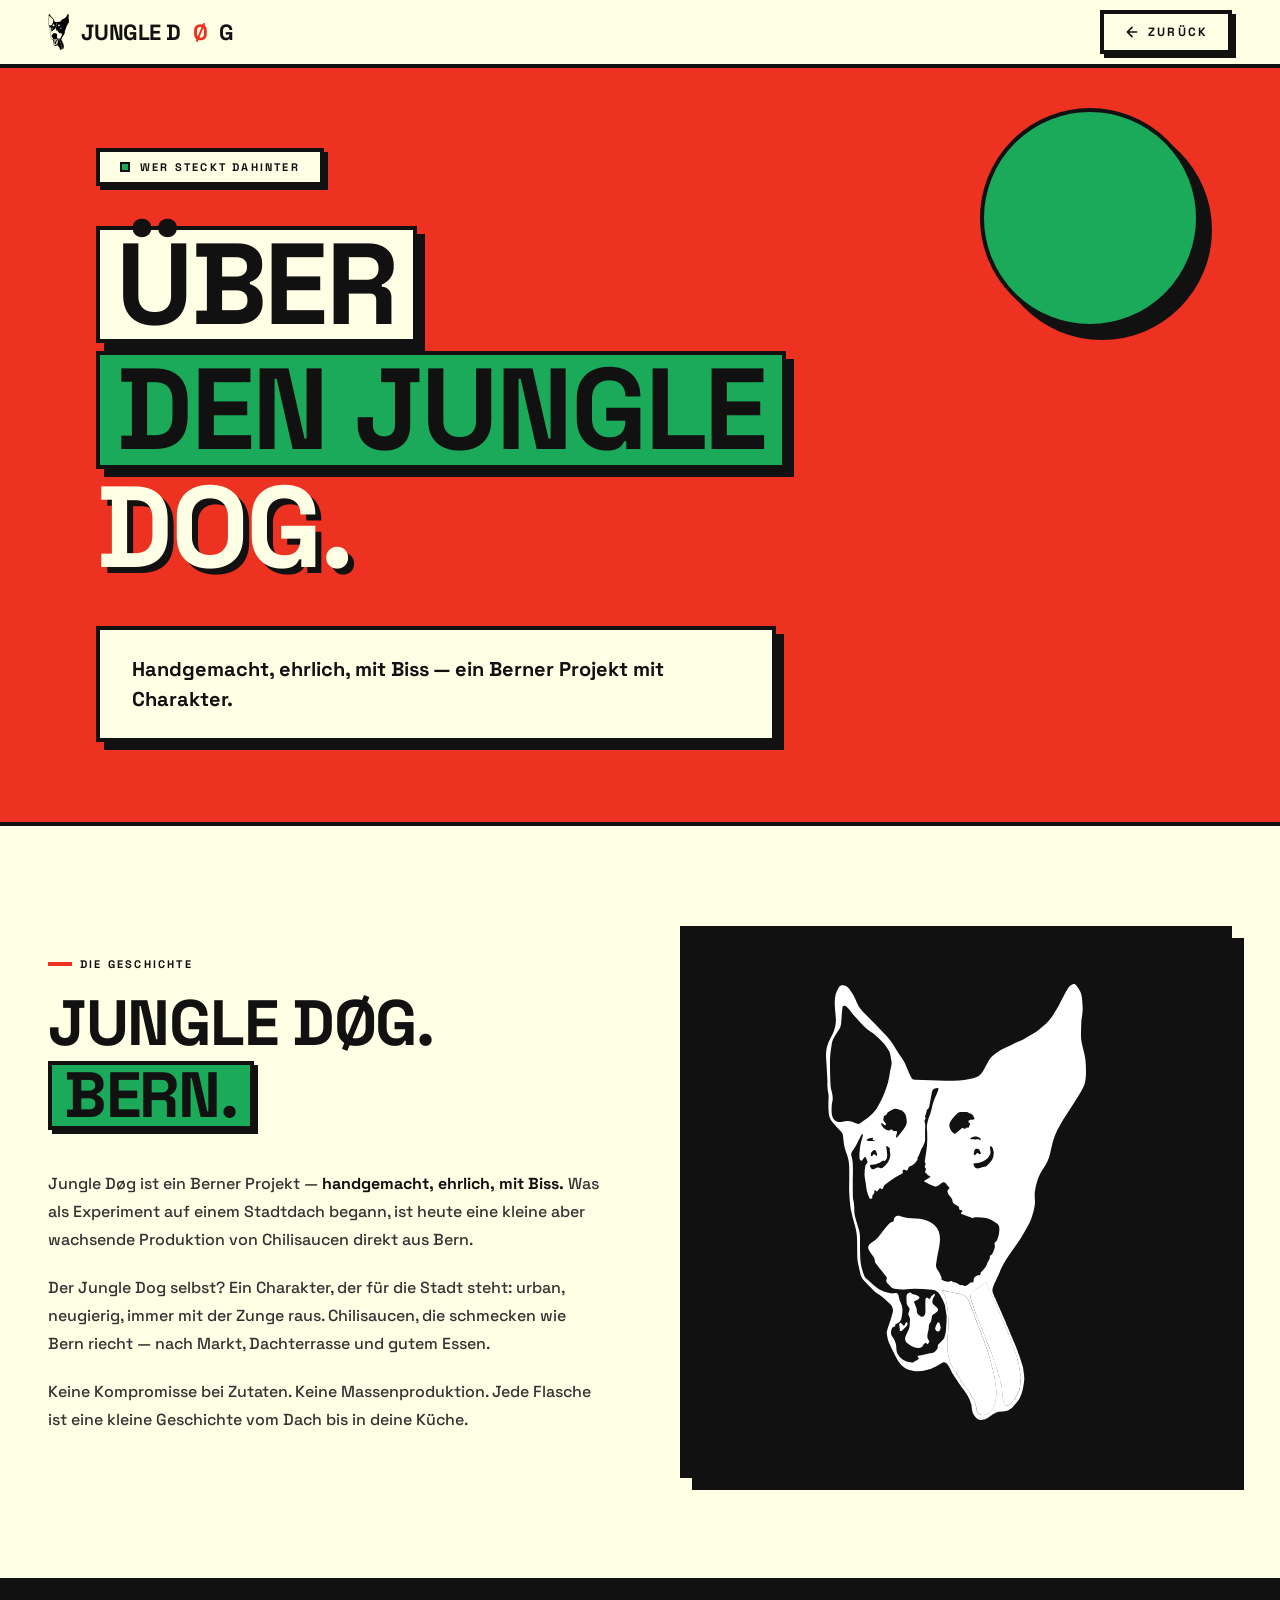
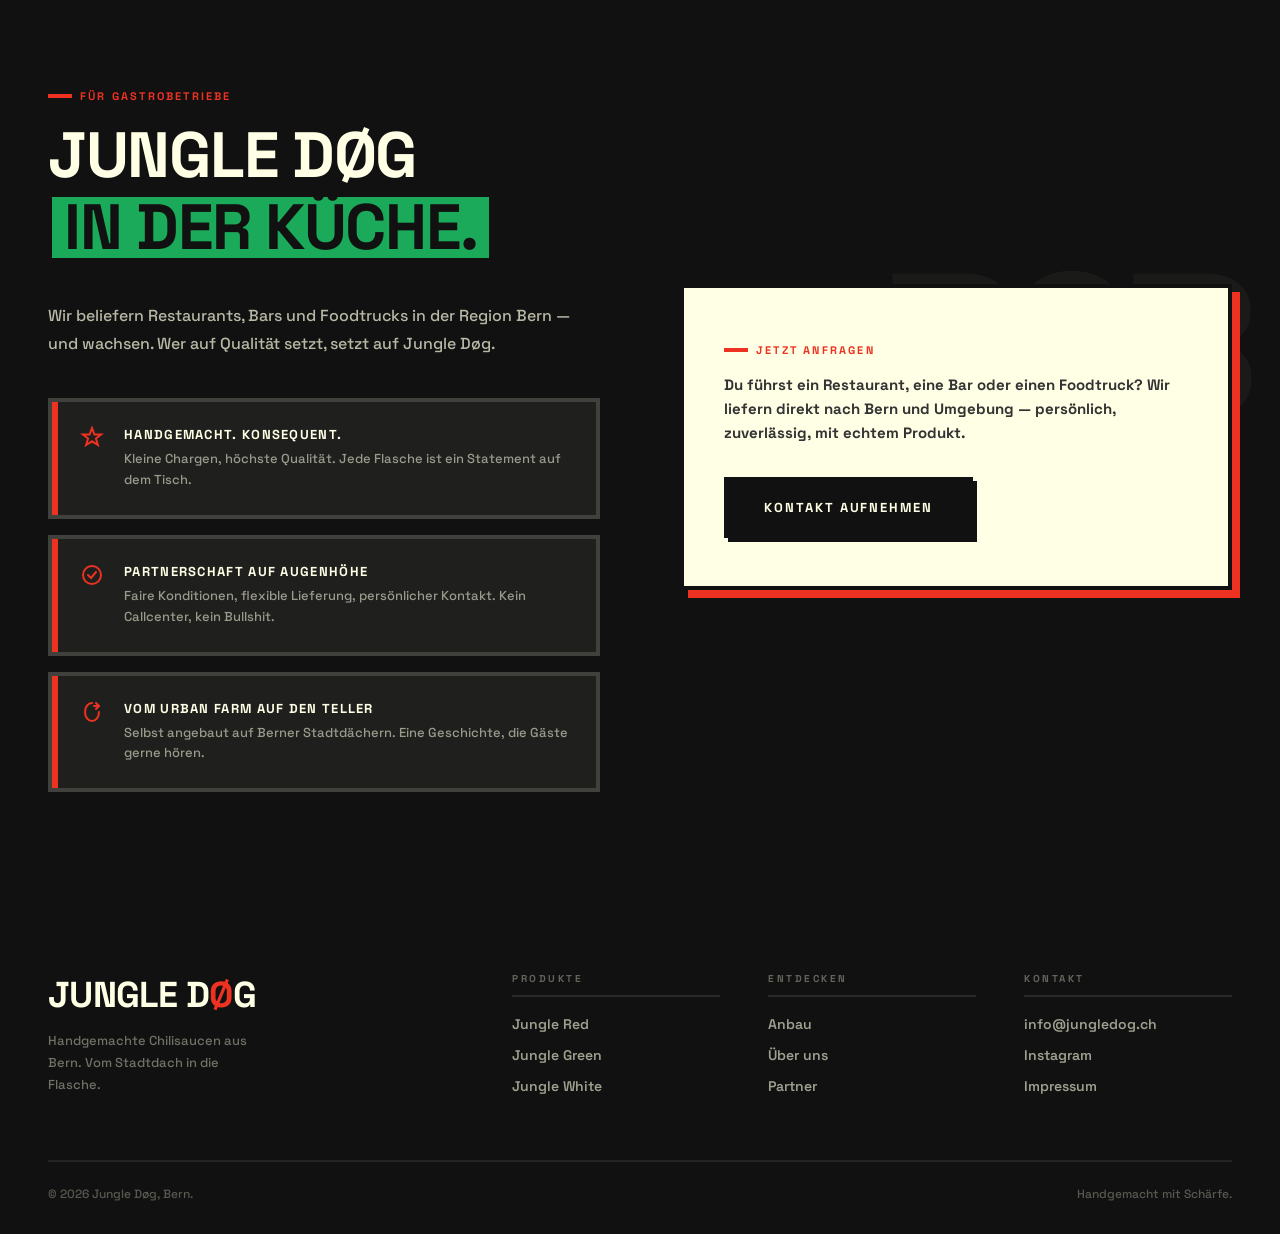
==== about.html @ 403538fb "Initial commit: Jungle Døg website ready for Vercel Neo-brutalist design across 5 pages (index, abou" ====
<!DOCTYPE html>
<html lang="de">
<head>
<meta charset="UTF-8">
<meta name="viewport" content="width=device-width, initial-scale=1.0">
<title>Über den Jungle Dog — JUNGLE DØG</title>
<link rel="preconnect" href="https://fonts.googleapis.com">
<link rel="preconnect" href="https://fonts.gstatic.com" crossorigin>
<link href="https://fonts.googleapis.com/css2?family=Space+Grotesk:wght@400;500;700;900&display=swap" rel="stylesheet">
<style>
*, *::before, *::after { margin: 0; padding: 0; box-sizing: border-box; }

:root {
  --red:   #ED3221;
  --green: #1AAA5A;
  --beige: #FFFFE5;
  --dark:  #111111;
  --font:  'Space Grotesk', sans-serif;
  --shadow:    4px 4px 0px var(--dark);
  --shadow-lg: 8px 8px 0px var(--dark);
  --shadow-xl: 12px 12px 0px var(--dark);
}

body {
  background: var(--beige);
  color: var(--dark);
  font-family: var(--font);
  overflow-x: hidden;
}

/* ── NAV ── */
nav {
  position: fixed; top: 0; left: 0; right: 0; z-index: 100;
  display: flex; align-items: center; justify-content: space-between;
  padding: 0 48px; height: 68px;
  background: var(--beige);
  border-bottom: 4px solid var(--dark);
}
.nav-logo {
  font-size: 22px; font-weight: 900; letter-spacing: -0.02em;
  text-transform: uppercase; color: var(--dark); text-decoration: none;
  display: flex; align-items: center; gap: 12px;
}
.nav-logo img { height: 36px; width: auto; }
.nav-logo .ø { color: var(--red); }
.nav-back {
  display: inline-flex; align-items: center; gap: 8px;
  font-size: 12px; font-weight: 900; letter-spacing: 0.18em;
  text-transform: uppercase; color: var(--dark); text-decoration: none;
  padding: 10px 20px; border: 4px solid var(--dark);
  box-shadow: var(--shadow); transition: transform 0.15s, box-shadow 0.15s;
  cursor: pointer;
}
.nav-back:hover { transform: translate(4px, 4px); box-shadow: none; background: var(--dark); color: var(--beige); }
.nav-back svg { width: 16px; height: 16px; }

main { padding-top: 68px; }

/* ── HERO ── */
#hero {
  background: var(--red);
  border-bottom: 4px solid var(--dark);
  padding: 80px 48px 80px;
  position: relative; overflow: hidden;
}
.hero-tag {
  display: inline-flex; align-items: center; gap: 10px;
  background: var(--beige); border: 4px solid var(--dark);
  box-shadow: var(--shadow); padding: 8px 20px;
  font-size: 11px; font-weight: 900; letter-spacing: 0.2em;
  text-transform: uppercase; margin-bottom: 40px;
}
.hero-tag-dot { width: 10px; height: 10px; background: var(--green); border: 2px solid var(--dark); flex-shrink: 0; }
h1 {
  font-size: clamp(3.5rem, 9vw, 9rem); font-weight: 900;
  line-height: 0.88; text-transform: uppercase; letter-spacing: -0.02em;
  margin-bottom: 48px;
}
h1 .line-box {
  display: inline-block; padding: 4px 16px;
  border: 4px solid var(--dark); box-shadow: var(--shadow-lg);
  margin-bottom: 8px;
}
h1 .line-beige { background: var(--beige); }
h1 .line-green { background: var(--green); }
h1 .line-outline { color: var(--beige); text-shadow: 6px 6px 0 var(--dark); }
.hero-sub {
  max-width: 680px; background: var(--beige); border: 4px solid var(--dark);
  box-shadow: var(--shadow-lg); padding: 24px 32px;
  font-size: clamp(1rem, 2vw, 1.25rem); font-weight: 700; line-height: 1.5;
}
.deco-circle {
  position: absolute; top: 40px; right: 80px;
  width: 220px; height: 220px;
  border-radius: 50%; background: var(--green);
  border: 4px solid var(--dark); box-shadow: var(--shadow-xl);
  display: none;
}
@media (min-width: 1024px) { .deco-circle { display: block; } }

/* ── SECTION SHARED ── */
.section-inner { max-width: 1300px; margin: 0 auto; padding: 0 48px; }

.eyebrow {
  display: inline-flex; align-items: center; gap: 8px;
  font-size: 11px; font-weight: 900; letter-spacing: 0.2em;
  text-transform: uppercase; margin-bottom: 24px;
}
.eyebrow-bar { width: 24px; height: 4px; background: var(--red); }

h2 {
  font-size: clamp(2.5rem, 5vw, 5rem); font-weight: 900;
  text-transform: uppercase; line-height: 0.9; letter-spacing: -0.02em;
}
h2 .highlight {
  display: inline-block; background: var(--green);
  border: 4px solid var(--dark); box-shadow: var(--shadow);
  padding: 2px 12px; margin-top: 8px;
}

/* ── ÜBER ── */
#ueber {
  padding: 100px 0;
  border-bottom: 4px solid var(--dark);
}
.ueber-grid {
  display: grid; grid-template-columns: 1fr 1fr;
  gap: 80px; align-items: center;
}
.ueber-text p {
  font-size: 16px; font-weight: 500; line-height: 1.75;
  color: #333; margin-bottom: 20px;
}
.ueber-text p strong { color: var(--dark); font-weight: 900; }
.logo-block {
  background: var(--dark); border: 4px solid var(--dark);
  box-shadow: var(--shadow-xl);
  aspect-ratio: 1; display: flex; align-items: center; justify-content: center;
  padding: 40px;
}
.logo-block img { width: 100%; max-width: 260px; filter: invert(1); }

/* ── GASTRONOMIE ── */
#gastronomie {
  background: var(--dark);
  padding: 100px 0;
  border-bottom: 4px solid var(--dark);
  position: relative; overflow: hidden;
}
#gastronomie h2 { color: var(--beige); }
#gastronomie h2 .highlight { background: var(--green); color: var(--dark); }
.gastro-grid { display: grid; grid-template-columns: 1fr 1fr; gap: 80px; align-items: center; }
.gastro-text p {
  color: rgba(255,255,229,0.7); font-size: 16px;
  font-weight: 500; line-height: 1.75; margin-bottom: 24px;
}
.features { display: flex; flex-direction: column; gap: 16px; margin-top: 40px; }
.feature {
  display: flex; gap: 20px; align-items: flex-start;
  background: rgba(255,255,229,0.06);
  border: 4px solid rgba(255,255,229,0.15);
  padding: 24px; position: relative;
}
.feature::before {
  content: ''; position: absolute;
  left: 0; top: 0; width: 6px; height: 100%;
  background: var(--red);
}
.feat-icon { flex-shrink: 0; padding-left: 4px; }
.feat-title { font-size: 13px; font-weight: 900; letter-spacing: 0.1em; text-transform: uppercase; color: var(--beige); margin-bottom: 6px; }
.feat-text { font-size: 13px; color: rgba(255,255,229,0.55); line-height: 1.6; font-weight: 500; }

.gastro-visual {
  display: flex; align-items: center; justify-content: center;
  position: relative;
}
.bignum {
  font-size: clamp(140px, 16vw, 220px); font-weight: 900;
  color: rgba(255,255,229,0.04); line-height: 1;
  position: absolute; right: -20px; top: -40px;
  user-select: none; letter-spacing: -0.04em; text-transform: uppercase;
}
.gastro-cta-block {
  background: var(--beige); border: 4px solid var(--dark);
  box-shadow: 8px 8px 0 var(--red); padding: 48px 40px;
  position: relative; z-index: 2;
}
.gastro-cta-block p {
  font-size: 15px; font-weight: 700; line-height: 1.6;
  color: #333; margin-bottom: 32px;
}
.btn {
  display: inline-flex; align-items: center; gap: 12px;
  font-size: 13px; font-weight: 900; letter-spacing: 0.15em;
  text-transform: uppercase; text-decoration: none;
  padding: 18px 36px; border: 4px solid var(--dark);
  box-shadow: var(--shadow); cursor: pointer;
  transition: transform 0.15s, box-shadow 0.15s;
}
.btn:hover { transform: translate(4px, 4px); box-shadow: none; }
.btn-dark { background: var(--dark); color: var(--beige); }
.btn-dark:hover { background: var(--red); }

/* ── FOOTER ── */
footer {
  background: var(--dark);
  border-top: 4px solid var(--dark);
  padding: 72px 0 32px;
}
.footer-inner { max-width: 1300px; margin: 0 auto; padding: 0 48px; }
.footer-grid {
  display: grid; grid-template-columns: 2fr 1fr 1fr 1fr;
  gap: 48px; margin-bottom: 64px;
}
.footer-brand { font-size: 36px; font-weight: 900; text-transform: uppercase; color: var(--beige); margin-bottom: 12px; letter-spacing: -0.02em; }
.footer-brand .ø { color: var(--red); }
.footer-tagline { font-size: 13px; color: rgba(255,255,229,0.4); line-height: 1.7; font-weight: 500; max-width: 220px; }
.footer-col h4 { font-size: 10px; font-weight: 900; letter-spacing: 0.25em; text-transform: uppercase; color: rgba(255,255,229,0.35); margin-bottom: 16px; border-bottom: 2px solid rgba(255,255,229,0.1); padding-bottom: 10px; }
.footer-col ul { list-style: none; display: flex; flex-direction: column; gap: 10px; }
.footer-col ul li a { font-size: 14px; font-weight: 600; color: rgba(255,255,229,0.6); text-decoration: none; transition: color 0.15s; }
.footer-col ul li a:hover { color: var(--beige); }
.footer-bottom { border-top: 2px solid rgba(255,255,229,0.08); padding-top: 24px; display: flex; justify-content: space-between; }
.footer-copy { font-size: 12px; color: rgba(255,255,229,0.3); font-weight: 500; }

/* ── REVEAL ── */
.reveal { opacity: 0; transform: translateY(40px); transition: opacity 0.7s ease, transform 0.7s ease; }
.reveal.visible { opacity: 1; transform: translateY(0); }
.reveal-left { transform: translateX(-50px); opacity: 0; transition: opacity 0.7s ease, transform 0.7s ease; }
.reveal-right { transform: translateX(50px); opacity: 0; transition: opacity 0.7s ease, transform 0.7s ease; }
.reveal-left.visible, .reveal-right.visible { transform: translateX(0); opacity: 1; }

@media (max-width: 900px) {
  nav { padding: 0 24px; }
  #hero { padding: 60px 24px; }
  .section-inner { padding: 0 24px; }
  .ueber-grid, .gastro-grid { grid-template-columns: 1fr; gap: 40px; }
  .footer-grid { grid-template-columns: 1fr 1fr; gap: 32px; }
  h1 { font-size: clamp(3rem, 12vw, 5rem); }
}
@media (max-width: 600px) {
  .footer-grid { grid-template-columns: 1fr; }
  nav { padding: 0 16px; }
  .section-inner { padding: 0 16px; }
}

@media (prefers-reduced-motion: reduce) {
  .reveal, .reveal-left, .reveal-right { transition: none; }
}
</style>
</head>
<body>

<nav>
  <a href="/" class="nav-logo">
    <img src="uploads/Jungle Dog Logo.svg" alt="Jungle Dog Logo">
    JUNGLE D<span class="ø">Ø</span>G
  </a>
  <a href="/" class="nav-back">
    <svg viewBox="0 0 24 24" fill="none"><path d="M19 12H5M5 12L12 19M5 12L12 5" stroke="currentColor" stroke-width="2.5" stroke-linecap="round" stroke-linejoin="round"/></svg>
    Zurück
  </a>
</nav>

<main>

  <!-- HERO -->
  <section id="hero">
    <div class="deco-circle"></div>
    <div class="section-inner">
      <div class="hero-tag">
        <span class="hero-tag-dot"></span>
        Wer steckt dahinter
      </div>
      <h1>
        <span class="line-box line-beige">Über</span><br>
        <span class="line-box line-green">den Jungle</span><br>
        <span class="line-outline">Dog.</span>
      </h1>
      <div class="hero-sub">
        Handgemacht, ehrlich, mit Biss — ein Berner Projekt mit Charakter.
      </div>
    </div>
  </section>

  <!-- ÜBER -->
  <section id="ueber">
    <div class="section-inner">
      <div class="ueber-grid">
        <div class="ueber-text reveal reveal-left">
          <div class="eyebrow"><span class="eyebrow-bar"></span> Die Geschichte</div>
          <h2 style="margin-bottom: 40px;">Jungle Døg.<br><span class="highlight">Bern.</span></h2>
          <p>Jungle Døg ist ein Berner Projekt — <strong>handgemacht, ehrlich, mit Biss.</strong> Was als Experiment auf einem Stadtdach begann, ist heute eine kleine aber wachsende Produktion von Chilisaucen direkt aus Bern.</p>
          <p>Der Jungle Dog selbst? Ein Charakter, der für die Stadt steht: urban, neugierig, immer mit der Zunge raus. Chilisaucen, die schmecken wie Bern riecht — nach Markt, Dachterrasse und gutem Essen.</p>
          <p>Keine Kompromisse bei Zutaten. Keine Massenproduktion. Jede Flasche ist eine kleine Geschichte vom Dach bis in deine Küche.</p>
        </div>
        <div class="logo-block reveal reveal-right">
          <img src="uploads/Jungle Dog Logo.svg" alt="Jungle Dog Logo">
        </div>
      </div>
    </div>
  </section>

  <!-- GASTRONOMIE -->
  <section id="gastronomie">
    <div class="section-inner">
      <div class="gastro-grid">
        <div class="gastro-text reveal reveal-left">
          <div class="eyebrow" style="color: var(--red);">
            <span class="eyebrow-bar" style="background: var(--red);"></span>
            Für Gastrobetriebe
          </div>
          <h2 style="margin-bottom: 40px;">Jungle Døg<br><span class="highlight">in der Küche.</span></h2>
          <p>Wir beliefern Restaurants, Bars und Foodtrucks in der Region Bern — und wachsen. Wer auf Qualität setzt, setzt auf Jungle Døg.</p>
          <div class="features">
            <div class="feature">
              <div class="feat-icon">
                <svg width="24" height="24" viewBox="0 0 24 24" fill="none"><path d="M12 2L14.4 8.4H21.2L15.9 12.5L17.9 19L12 15.3L6.1 19L8.1 12.5L2.8 8.4H9.6Z" stroke="#ED3221" stroke-width="2" fill="none"/></svg>
              </div>
              <div>
                <div class="feat-title">Handgemacht. Konsequent.</div>
                <div class="feat-text">Kleine Chargen, höchste Qualität. Jede Flasche ist ein Statement auf dem Tisch.</div>
              </div>
            </div>
            <div class="feature">
              <div class="feat-icon">
                <svg width="24" height="24" viewBox="0 0 24 24" fill="none"><circle cx="12" cy="12" r="9" stroke="#ED3221" stroke-width="2"/><path d="M8 12L11 15L16 9" stroke="#ED3221" stroke-width="2" stroke-linecap="round"/></svg>
              </div>
              <div>
                <div class="feat-title">Partnerschaft auf Augenhöhe</div>
                <div class="feat-text">Faire Konditionen, flexible Lieferung, persönlicher Kontakt. Kein Callcenter, kein Bullshit.</div>
              </div>
            </div>
            <div class="feature">
              <div class="feat-icon">
                <svg width="24" height="24" viewBox="0 0 24 24" fill="none"><path d="M12 3C8 3 5 7 5 12C5 17 8 21 12 21C16 21 19 17 19 12" stroke="#ED3221" stroke-width="2" stroke-linecap="round"/><path d="M16 3L19 6L16 9" stroke="#ED3221" stroke-width="2" stroke-linecap="round" stroke-linejoin="round"/><path d="M19 6H14" stroke="#ED3221" stroke-width="2" stroke-linecap="round"/></svg>
              </div>
              <div>
                <div class="feat-title">Vom Urban Farm auf den Teller</div>
                <div class="feat-text">Selbst angebaut auf Berner Stadtdächern. Eine Geschichte, die Gäste gerne hören.</div>
              </div>
            </div>
          </div>
        </div>
        <div class="gastro-visual reveal reveal-right">
          <span class="bignum">B2B</span>
          <div class="gastro-cta-block">
            <div class="eyebrow" style="color: var(--red); margin-bottom: 16px;"><span class="eyebrow-bar" style="background: var(--red);"></span> Jetzt anfragen</div>
            <p>Du führst ein Restaurant, eine Bar oder einen Foodtruck? Wir liefern direkt nach Bern und Umgebung — persönlich, zuverlässig, mit echtem Produkt.</p>
            <a href="mailto:info@jungledog.ch" class="btn btn-dark">Kontakt aufnehmen</a>
          </div>
        </div>
      </div>
    </div>
  </section>

</main>

<footer>
  <div class="footer-inner">
    <div class="footer-grid">
      <div>
        <div class="footer-brand">JUNGLE D<span class="ø">Ø</span>G</div>
        <p class="footer-tagline">Handgemachte Chilisaucen aus Bern. Vom Stadtdach in die Flasche.</p>
      </div>
      <div class="footer-col">
        <h4>Produkte</h4>
        <ul><li><a href="shop.html">Jungle Red</a></li><li><a href="shop.html">Jungle Green</a></li><li><a href="shop.html">Jungle White</a></li></ul>
      </div>
      <div class="footer-col">
        <h4>Entdecken</h4>
        <ul><li><a href="anbau.html">Anbau</a></li><li><a href="about.html">Über uns</a></li><li><a href="partner.html">Partner</a></li></ul>
      </div>
      <div class="footer-col">
        <h4>Kontakt</h4>
        <ul><li><a href="mailto:info@jungledog.ch">info@jungledog.ch</a></li><li><a href="#">Instagram</a></li><li><a href="#">Impressum</a></li></ul>
      </div>
    </div>
    <div class="footer-bottom">
      <span class="footer-copy">© 2026 Jungle Døg, Bern.</span>
      <span class="footer-copy">Handgemacht mit Schärfe.</span>
    </div>
  </div>
</footer>

<script>
const obs = new IntersectionObserver(entries => {
  entries.forEach(e => { if (e.isIntersecting) { e.target.classList.add('visible'); obs.unobserve(e.target); } });
}, { threshold: 0.1 });
document.querySelectorAll('.reveal, .reveal-left, .reveal-right').forEach(el => obs.observe(el));
</script>
</body>
</html>
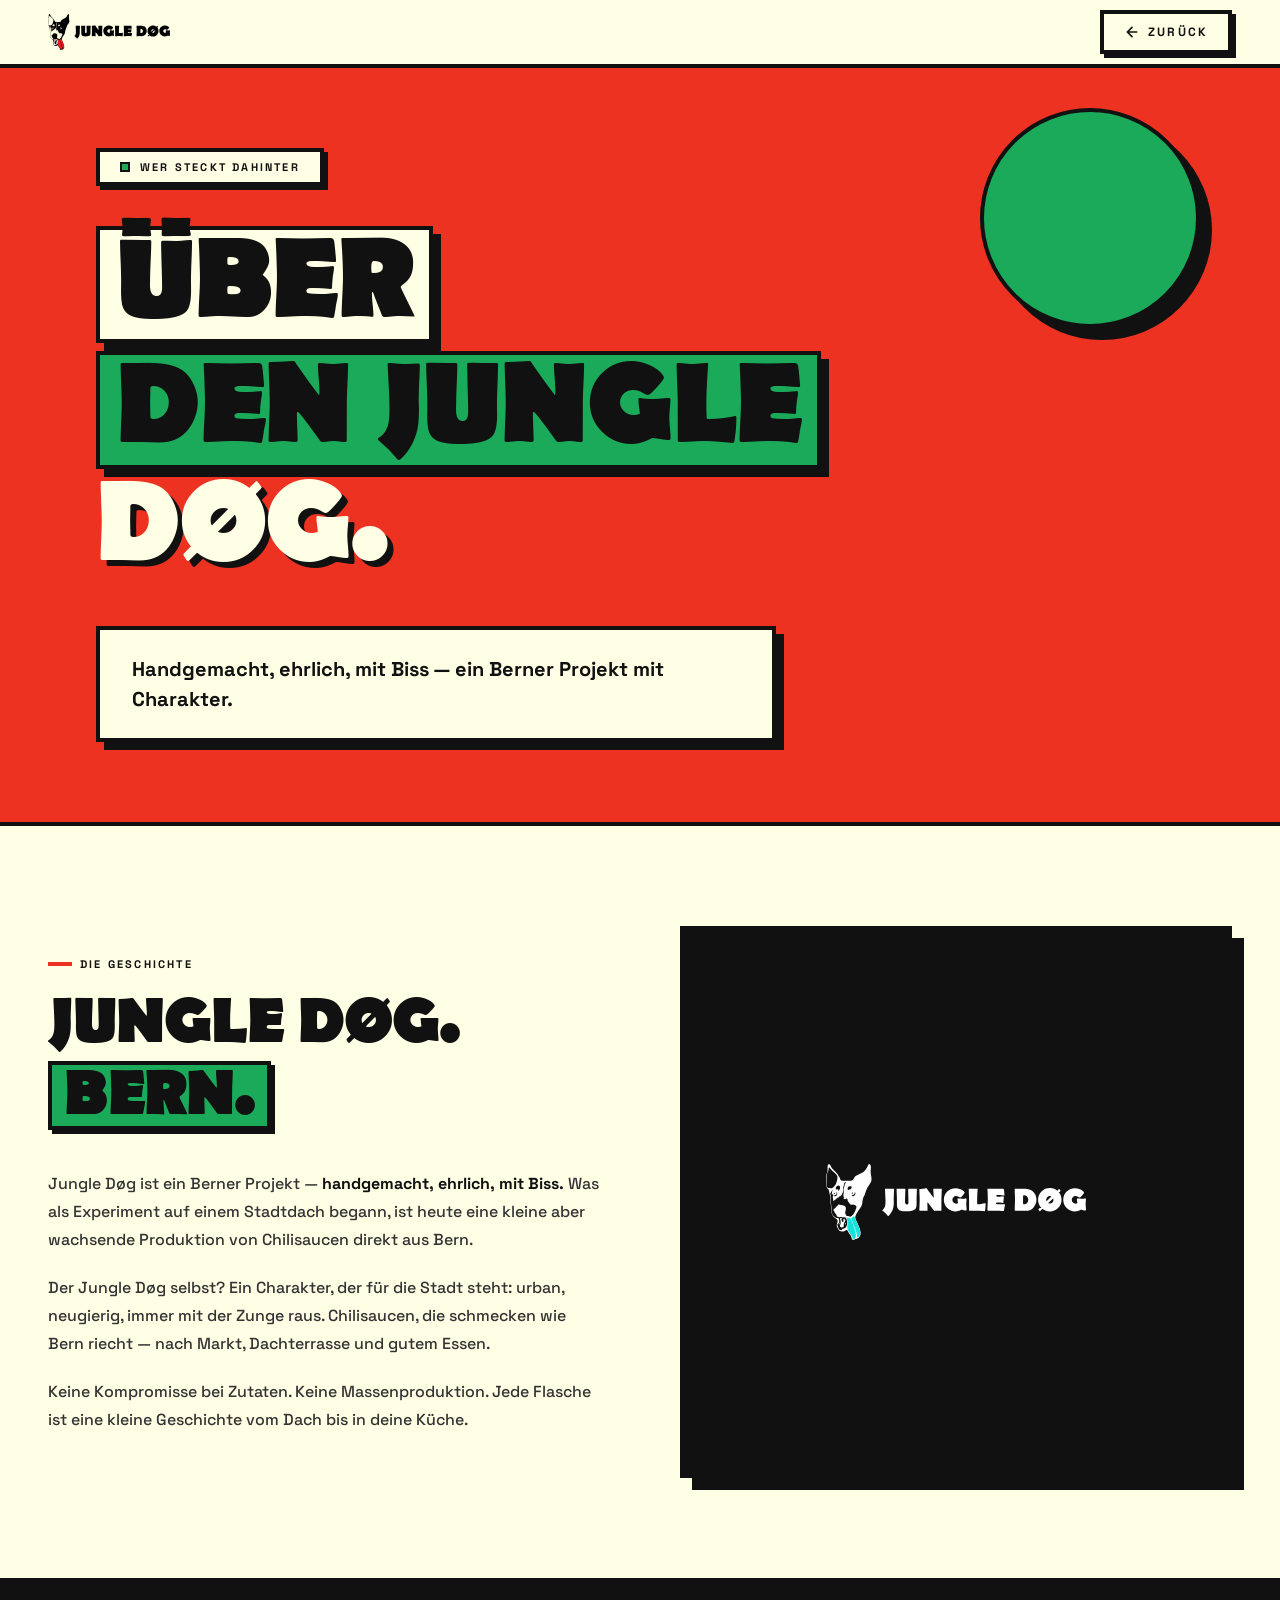
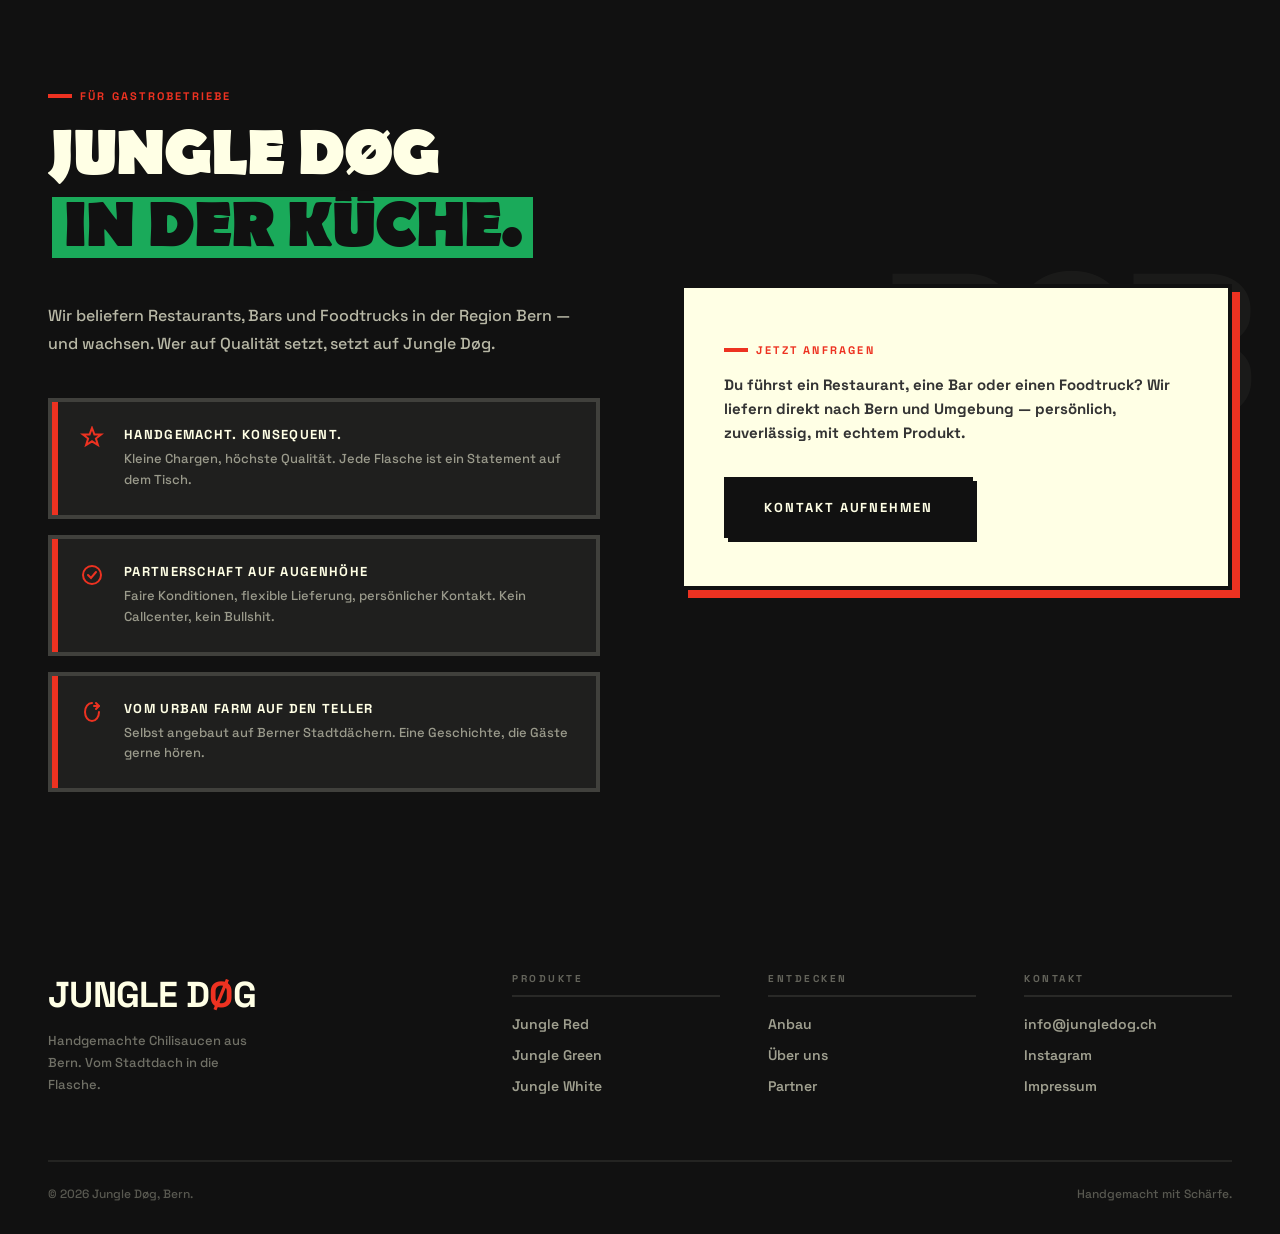
==== commit abc7441e: "Add partner map, tabs, zoom; sauce card redesign, chili icons, T-shirt image - partner.html: interac" ====
--- a/about.html
+++ b/about.html
@@ -3,11 +3,19 @@
 <head>
 <meta charset="UTF-8">
 <meta name="viewport" content="width=device-width, initial-scale=1.0">
-<title>Über den Jungle Dog — JUNGLE DØG</title>
+<title>Über den Jungle Døg — JUNGLE DØG</title>
 <link rel="preconnect" href="https://fonts.googleapis.com">
 <link rel="preconnect" href="https://fonts.gstatic.com" crossorigin>
 <link href="https://fonts.googleapis.com/css2?family=Space+Grotesk:wght@400;500;700;900&display=swap" rel="stylesheet">
 <style>
+@font-face {
+  font-family: 'Berlin Sans FB Bold';
+  font-style: normal;
+  font-weight: 700;
+  src: url('font/berlin-sans-fb-webfont/BRLNSB.woff') format('woff');
+  font-display: swap;
+}
+
 *, *::before, *::after { margin: 0; padding: 0; box-sizing: border-box; }
 
 :root {
@@ -41,7 +49,7 @@
   text-transform: uppercase; color: var(--dark); text-decoration: none;
   display: flex; align-items: center; gap: 12px;
 }
-.nav-logo img { height: 36px; width: auto; }
+.nav-logo img { height: 36px; width: auto; max-width: 220px; }
 .nav-logo .ø { color: var(--red); }
 .nav-back {
   display: inline-flex; align-items: center; gap: 8px;
@@ -72,7 +80,8 @@
 }
 .hero-tag-dot { width: 10px; height: 10px; background: var(--green); border: 2px solid var(--dark); flex-shrink: 0; }
 h1 {
-  font-size: clamp(3.5rem, 9vw, 9rem); font-weight: 900;
+  font-family: 'Berlin Sans FB Bold', var(--font);
+  font-size: clamp(3.5rem, 9vw, 9rem); font-weight: 700;
   line-height: 0.88; text-transform: uppercase; letter-spacing: -0.02em;
   margin-bottom: 48px;
 }
@@ -109,7 +118,8 @@
 .eyebrow-bar { width: 24px; height: 4px; background: var(--red); }
 
 h2 {
-  font-size: clamp(2.5rem, 5vw, 5rem); font-weight: 900;
+  font-family: 'Berlin Sans FB Bold', var(--font);
+  font-size: clamp(2.5rem, 5vw, 5rem); font-weight: 700;
   text-transform: uppercase; line-height: 0.9; letter-spacing: -0.02em;
 }
 h2 .highlight {
@@ -252,10 +262,9 @@
 
 <nav>
   <a href="/" class="nav-logo">
-    <img src="uploads/Jungle Dog Logo.svg" alt="Jungle Dog Logo">
-    JUNGLE D<span class="ø">Ø</span>G
+    <img src="Bilder/Logo/jungle-dog-logo-mit-schrift.svg" alt="Jungle Dog Logo">
   </a>
-  <a href="/" class="nav-back">
+  <a href="/map" class="nav-back">
     <svg viewBox="0 0 24 24" fill="none"><path d="M19 12H5M5 12L12 19M5 12L12 5" stroke="currentColor" stroke-width="2.5" stroke-linecap="round" stroke-linejoin="round"/></svg>
     Zurück
   </a>
@@ -274,7 +283,7 @@
       <h1>
         <span class="line-box line-beige">Über</span><br>
         <span class="line-box line-green">den Jungle</span><br>
-        <span class="line-outline">Dog.</span>
+        <span class="line-outline">Døg.</span>
       </h1>
       <div class="hero-sub">
         Handgemacht, ehrlich, mit Biss — ein Berner Projekt mit Charakter.
@@ -290,11 +299,11 @@
           <div class="eyebrow"><span class="eyebrow-bar"></span> Die Geschichte</div>
           <h2 style="margin-bottom: 40px;">Jungle Døg.<br><span class="highlight">Bern.</span></h2>
           <p>Jungle Døg ist ein Berner Projekt — <strong>handgemacht, ehrlich, mit Biss.</strong> Was als Experiment auf einem Stadtdach begann, ist heute eine kleine aber wachsende Produktion von Chilisaucen direkt aus Bern.</p>
-          <p>Der Jungle Dog selbst? Ein Charakter, der für die Stadt steht: urban, neugierig, immer mit der Zunge raus. Chilisaucen, die schmecken wie Bern riecht — nach Markt, Dachterrasse und gutem Essen.</p>
+          <p>Der Jungle Døg selbst? Ein Charakter, der für die Stadt steht: urban, neugierig, immer mit der Zunge raus. Chilisaucen, die schmecken wie Bern riecht — nach Markt, Dachterrasse und gutem Essen.</p>
           <p>Keine Kompromisse bei Zutaten. Keine Massenproduktion. Jede Flasche ist eine kleine Geschichte vom Dach bis in deine Küche.</p>
         </div>
         <div class="logo-block reveal reveal-right">
-          <img src="uploads/Jungle Dog Logo.svg" alt="Jungle Dog Logo">
+          <img src="Bilder/Logo/jungle-dog-logo-mit-schrift.svg" alt="Jungle Dog Logo">
         </div>
       </div>
     </div>
